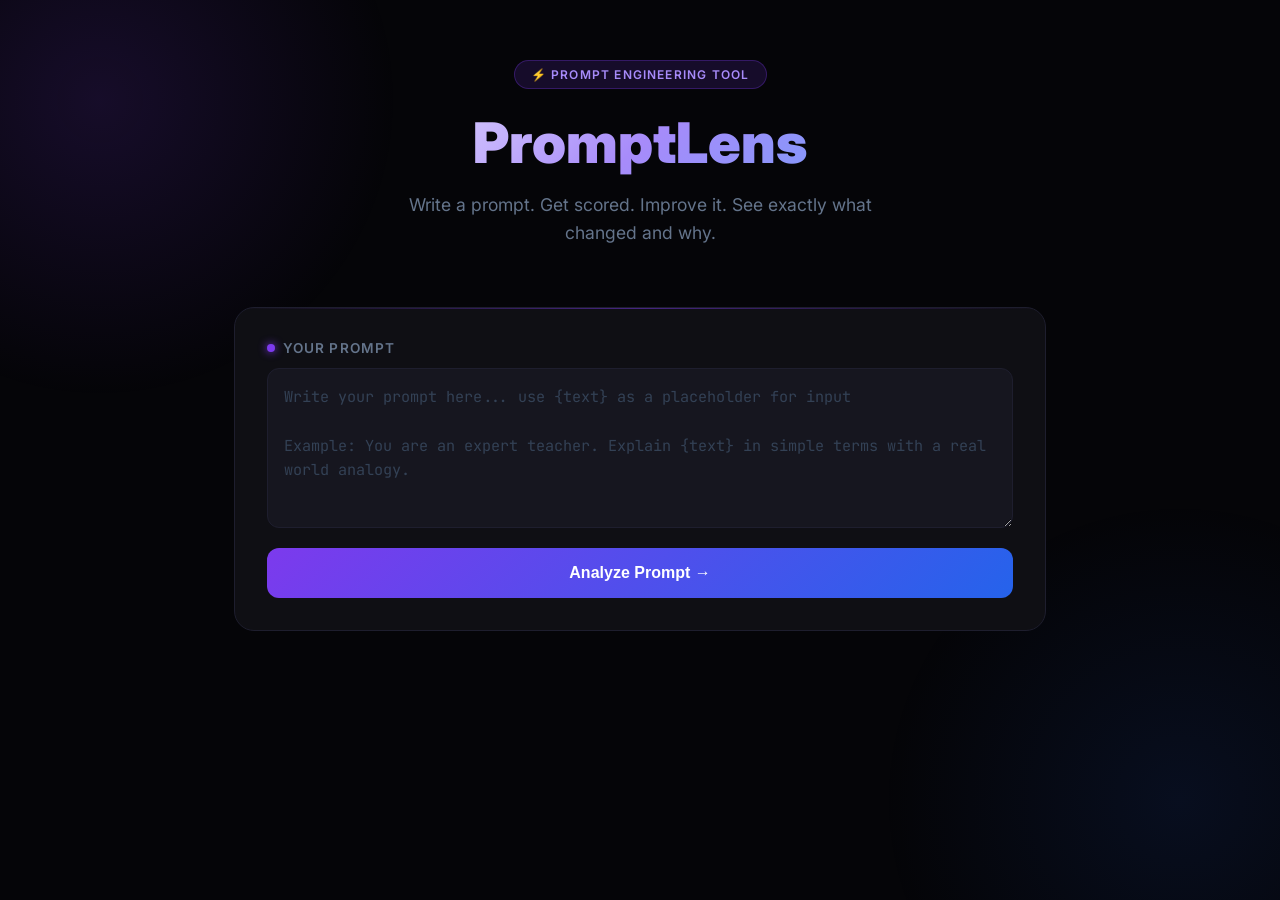
==== templates/index.html @ 0de666fb "add flask app - analyze and compare routes, frontend UI" ====
<!DOCTYPE html>
<html lang="en">
<head>
    <meta charset="UTF-8">
    <meta name="viewport" content="width=device-width, initial-scale=1.0">
    <title>PromptLens</title>
    <link rel="stylesheet" href="/static/style.css">
</head>
<body>
    <div class="container">

        <div class="header">
            <div class="badge">⚡ Prompt Engineering Tool</div>
            <h1>PromptLens</h1>
            <p>Write a prompt. Get scored. Improve it. See exactly what changed and why.</p>
        </div>

        <div class="input-card">
            <div class="input-label">
                <div class="dot"></div>
                Your Prompt
            </div>
            <textarea id="promptInput" placeholder="Write your prompt here... use {text} as a placeholder for input&#10;&#10;Example: You are an expert teacher. Explain {text} in simple terms with a real world analogy."></textarea>
            <button class="btn-primary" onclick="analyzePrompt()">
                Analyze Prompt →
            </button>
        </div>

        <div id="results"></div>

    </div>

    <script src="/static/script.js"></script>
</body>
</html>
---- static/style.css ----
@import url('https://fonts.googleapis.com/css2?family=Inter:wght@300;400;500;600;700;900&family=JetBrains+Mono:wght@400;500&display=swap');

* {
    margin: 0;
    padding: 0;
    box-sizing: border-box;
}

:root {
    --purple: #7c3aed;
    --purple-light: #a78bfa;
    --blue: #2563eb;
    --green: #10b981;
    --bg: #050508;
    --surface: #0f0f14;
    --surface-2: #16161f;
    --border: #1e1e2e;
    --text: #e2e8f0;
    --text-muted: #64748b;
}

body {
    font-family: 'Inter', sans-serif;
    background: var(--bg);
    color: var(--text);
    min-height: 100vh;
    overflow-x: hidden;
}

/* background glow effects */
body::before {
    content: '';
    position: fixed;
    top: -200px;
    left: -200px;
    width: 600px;
    height: 600px;
    background: radial-gradient(circle, rgba(124,58,237,0.15) 0%, transparent 70%);
    pointer-events: none;
    z-index: 0;
}

body::after {
    content: '';
    position: fixed;
    bottom: -200px;
    right: -200px;
    width: 600px;
    height: 600px;
    background: radial-gradient(circle, rgba(37,99,235,0.1) 0%, transparent 70%);
    pointer-events: none;
    z-index: 0;
}

.container {
    max-width: 860px;
    margin: 0 auto;
    padding: 60px 24px;
    position: relative;
    z-index: 1;
}

/* header */
.header {
    text-align: center;
    margin-bottom: 60px;
}

.badge {
    display: inline-block;
    background: rgba(124,58,237,0.15);
    border: 1px solid rgba(124,58,237,0.3);
    color: var(--purple-light);
    font-size: 0.75rem;
    font-weight: 600;
    letter-spacing: 0.1em;
    text-transform: uppercase;
    padding: 6px 16px;
    border-radius: 100px;
    margin-bottom: 24px;
}

.header h1 {
    font-size: 3.5rem;
    font-weight: 900;
    line-height: 1.1;
    margin-bottom: 16px;
    background: linear-gradient(135deg, #ffffff 0%, #a78bfa 50%, #60a5fa 100%);
    -webkit-background-clip: text;
    -webkit-text-fill-color: transparent;
    background-clip: text;
}

.header p {
    color: var(--text-muted);
    font-size: 1.1rem;
    max-width: 500px;
    margin: 0 auto;
    line-height: 1.6;
}

/* input card */
.input-card {
    background: var(--surface);
    border: 1px solid var(--border);
    border-radius: 20px;
    padding: 32px;
    margin-bottom: 24px;
    position: relative;
    overflow: hidden;
}

.input-card::before {
    content: '';
    position: absolute;
    top: 0;
    left: 0;
    right: 0;
    height: 1px;
    background: linear-gradient(90deg, transparent, rgba(124,58,237,0.5), transparent);
}

.input-label {
    display: flex;
    align-items: center;
    gap: 8px;
    font-size: 0.85rem;
    font-weight: 600;
    color: var(--text-muted);
    text-transform: uppercase;
    letter-spacing: 0.08em;
    margin-bottom: 12px;
}

.dot {
    width: 8px;
    height: 8px;
    border-radius: 50%;
    background: var(--purple);
    box-shadow: 0 0 8px var(--purple);
}

textarea {
    width: 100%;
    height: 160px;
    background: var(--surface-2);
    border: 1px solid var(--border);
    border-radius: 12px;
    padding: 16px;
    color: var(--text);
    font-size: 0.95rem;
    font-family: 'JetBrains Mono', monospace;
    resize: vertical;
    outline: none;
    transition: border-color 0.2s;
    line-height: 1.6;
}

textarea:focus {
    border-color: var(--purple);
    box-shadow: 0 0 0 3px rgba(124,58,237,0.1);
}

textarea::placeholder {
    color: #334155;
}

/* buttons */
.btn-primary {
    width: 100%;
    padding: 16px;
    margin-top: 16px;
    background: linear-gradient(135deg, var(--purple), var(--blue));
    color: white;
    border: none;
    border-radius: 12px;
    font-size: 1rem;
    font-weight: 600;
    cursor: pointer;
    transition: all 0.3s;
    position: relative;
    overflow: hidden;
}

.btn-primary::before {
    content: '';
    position: absolute;
    top: 0;
    left: -100%;
    width: 100%;
    height: 100%;
    background: linear-gradient(90deg, transparent, rgba(255,255,255,0.1), transparent);
    transition: left 0.5s;
}

.btn-primary:hover::before {
    left: 100%;
}

.btn-primary:hover {
    transform: translateY(-2px);
    box-shadow: 0 8px 25px rgba(124,58,237,0.4);
}

.btn-compare {
    width: 100%;
    padding: 16px;
    margin-top: 16px;
    background: transparent;
    color: var(--green);
    border: 1px solid var(--green);
    border-radius: 12px;
    font-size: 1rem;
    font-weight: 600;
    cursor: pointer;
    transition: all 0.3s;
}

.btn-compare:hover {
    background: rgba(16,185,129,0.1);
    box-shadow: 0 0 20px rgba(16,185,129,0.2);
    transform: translateY(-2px);
}

/* score display */
.score-card {
    background: var(--surface);
    border: 1px solid var(--border);
    border-radius: 20px;
    padding: 32px;
    margin-bottom: 16px;
    text-align: center;
    position: relative;
    overflow: hidden;
}

.score-card::before {
    content: '';
    position: absolute;
    top: 0;
    left: 0;
    right: 0;
    height: 1px;
    background: linear-gradient(90deg, transparent, rgba(124,58,237,0.5), transparent);
}

.score-label {
    font-size: 0.8rem;
    font-weight: 600;
    text-transform: uppercase;
    letter-spacing: 0.1em;
    color: var(--text-muted);
    margin-bottom: 12px;
}

.score-number {
    font-size: 5rem;
    font-weight: 900;
    line-height: 1;
    background: linear-gradient(135deg, #a78bfa, #60a5fa);
    -webkit-background-clip: text;
    -webkit-text-fill-color: transparent;
    background-clip: text;
}

.score-total {
    font-size: 1.5rem;
    color: var(--text-muted);
    font-weight: 400;
}

/* result cards */
.result-card {
    background: var(--surface);
    border: 1px solid var(--border);
    border-radius: 20px;
    padding: 28px;
    margin-bottom: 16px;
}

.result-card-header {
    display: flex;
    align-items: center;
    gap: 10px;
    margin-bottom: 16px;
}

.result-card-header h3 {
    font-size: 0.85rem;
    font-weight: 600;
    text-transform: uppercase;
    letter-spacing: 0.08em;
    color: var(--purple-light);
}

.result-card p {
    color: #94a3b8;
    line-height: 1.8;
    font-size: 0.95rem;
}

/* compare cards */
.compare-grid {
    display: grid;
    grid-template-columns: 1fr 1fr;
    gap: 16px;
    margin-bottom: 16px;
}

.compare-card {
    background: var(--surface);
    border: 1px solid var(--border);
    border-radius: 16px;
    padding: 24px;
}

.compare-card.winner {
    border-color: var(--green);
    box-shadow: 0 0 20px rgba(16,185,129,0.15);
}

.compare-card.loser {
    border-color: #ef4444;
    box-shadow: 0 0 20px rgba(239,68,68,0.1);
    opacity: 0.7;
}

.compare-tag {
    font-size: 0.75rem;
    font-weight: 700;
    text-transform: uppercase;
    letter-spacing: 0.1em;
    padding: 4px 10px;
    border-radius: 100px;
    margin-bottom: 12px;
    display: inline-block;
}

.winner .compare-tag {
    background: rgba(16,185,129,0.15);
    color: var(--green);
}

.loser .compare-tag {
    background: rgba(239,68,68,0.1);
    color: #ef4444;
}

.compare-score {
    font-size: 2.5rem;
    font-weight: 900;
    margin-bottom: 8px;
}

.winner .compare-score {
    color: var(--green);
}

.loser .compare-score {
    color: #ef4444;
}

.compare-card p {
    color: #64748b;
    font-size: 0.85rem;
    line-height: 1.6;
}

/* loading */
.loading {
    text-align: center;
    padding: 48px;
    color: var(--text-muted);
}

.loading-spinner {
    width: 40px;
    height: 40px;
    border: 3px solid var(--border);
    border-top-color: var(--purple);
    border-radius: 50%;
    animation: spin 0.8s linear infinite;
    margin: 0 auto 16px;
}

@keyframes spin {
    to { transform: rotate(360deg); }
}

.hidden {
    display: none;
}

/* responsive */
@media (max-width: 600px) {
    .header h1 { font-size: 2.5rem; }
    .compare-grid { grid-template-columns: 1fr; }
    .score-number { font-size: 4rem; }
}
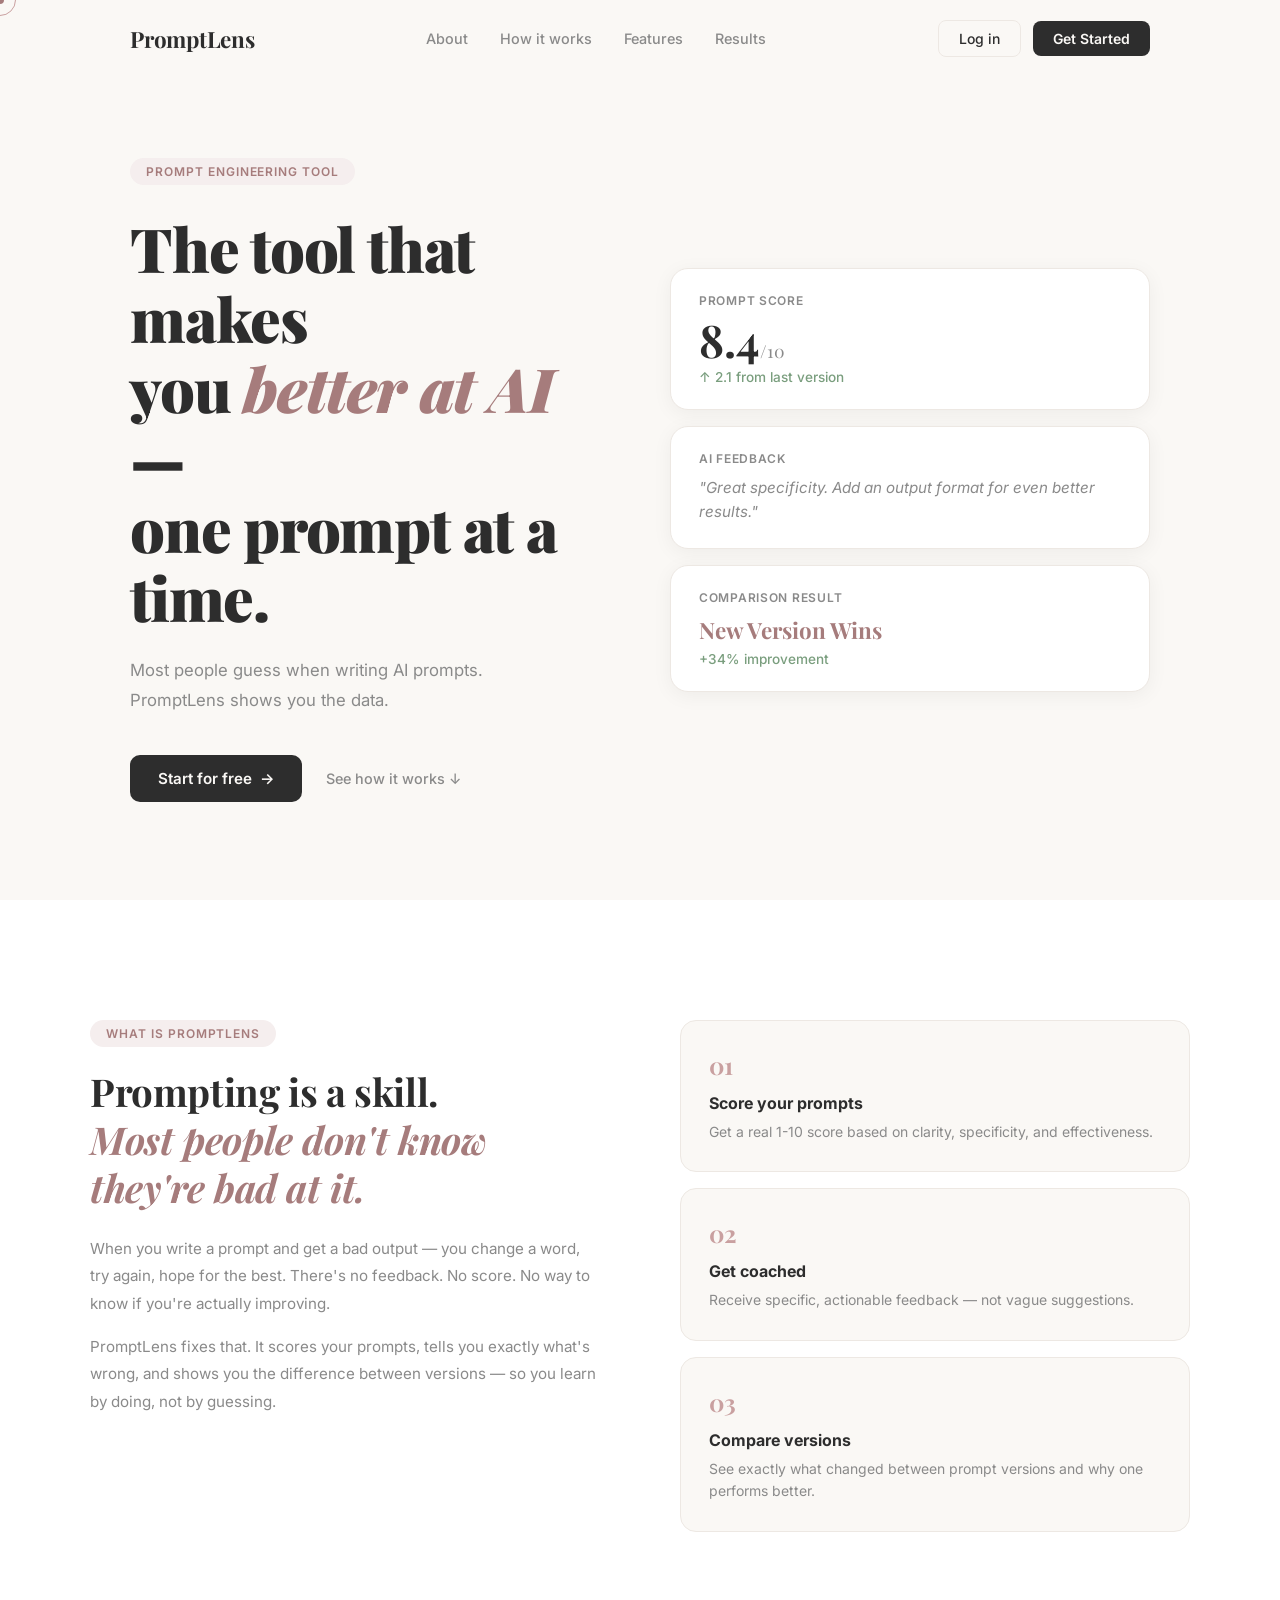
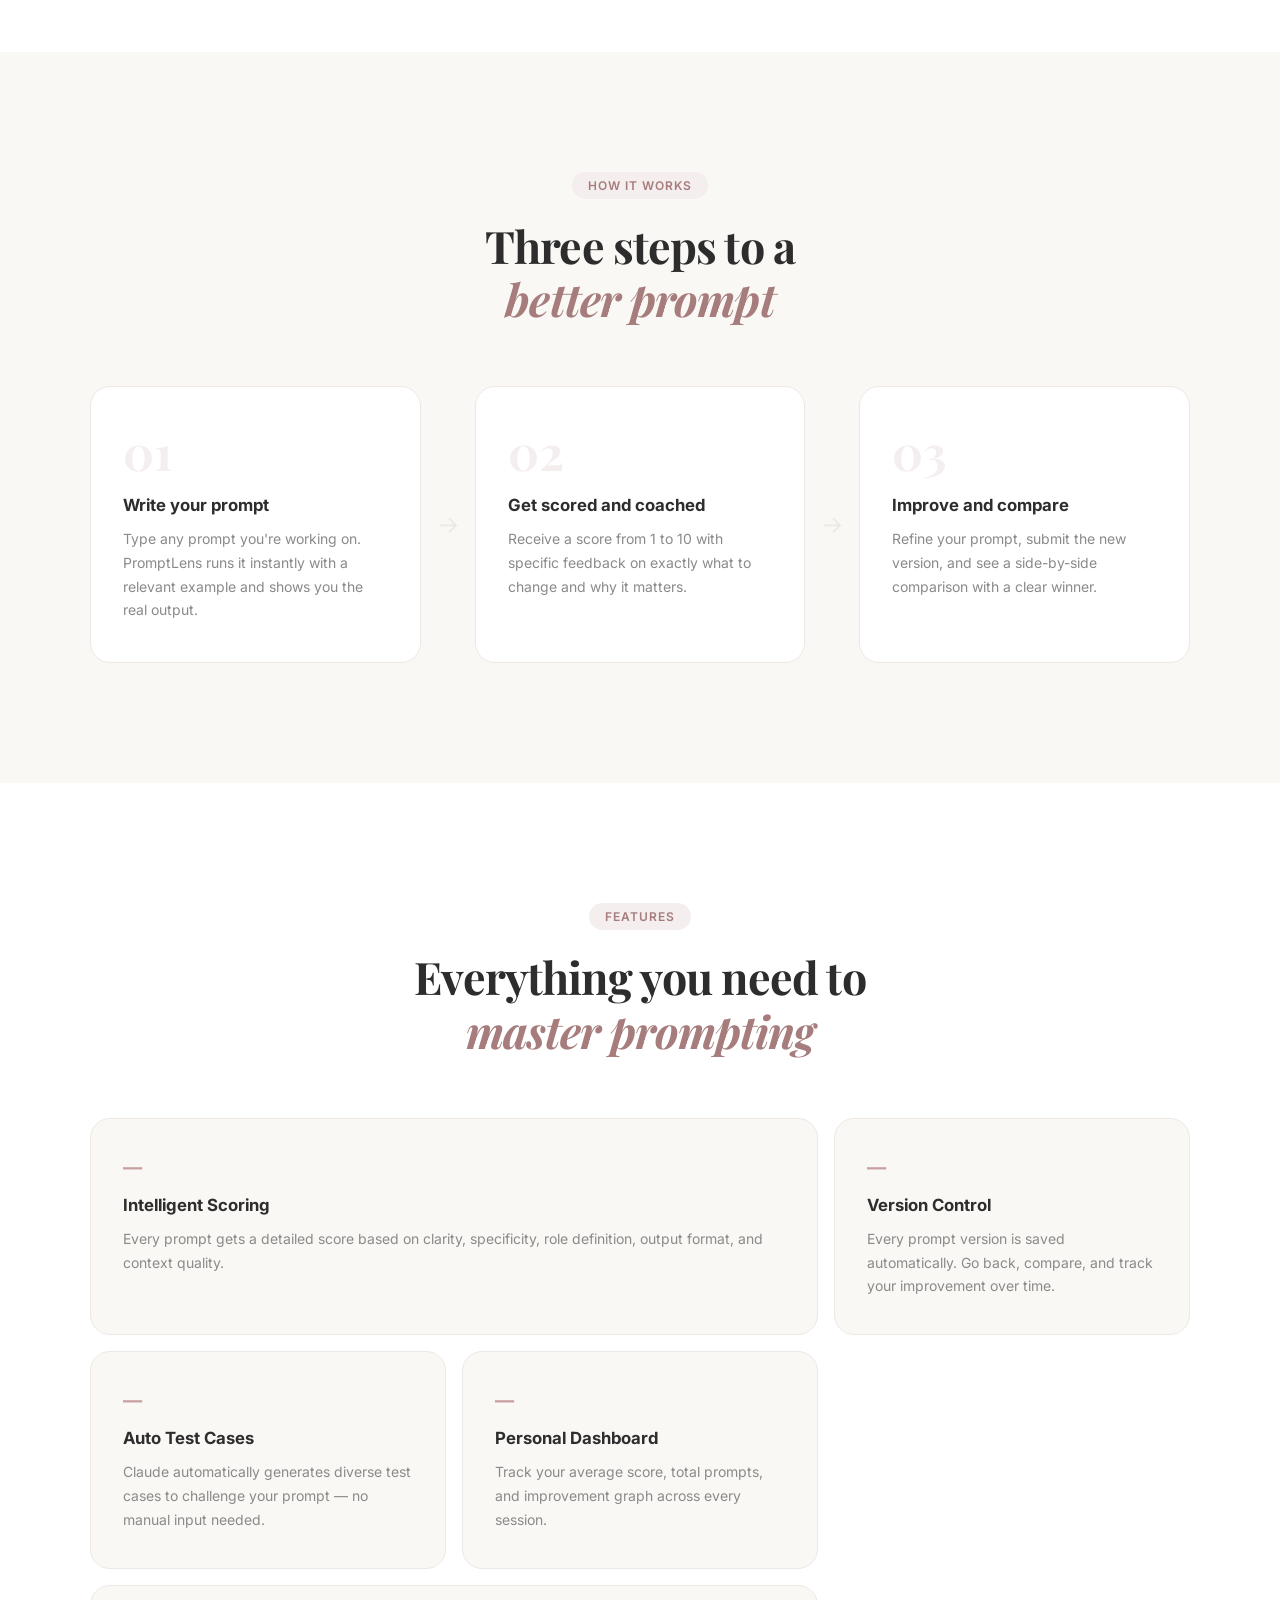
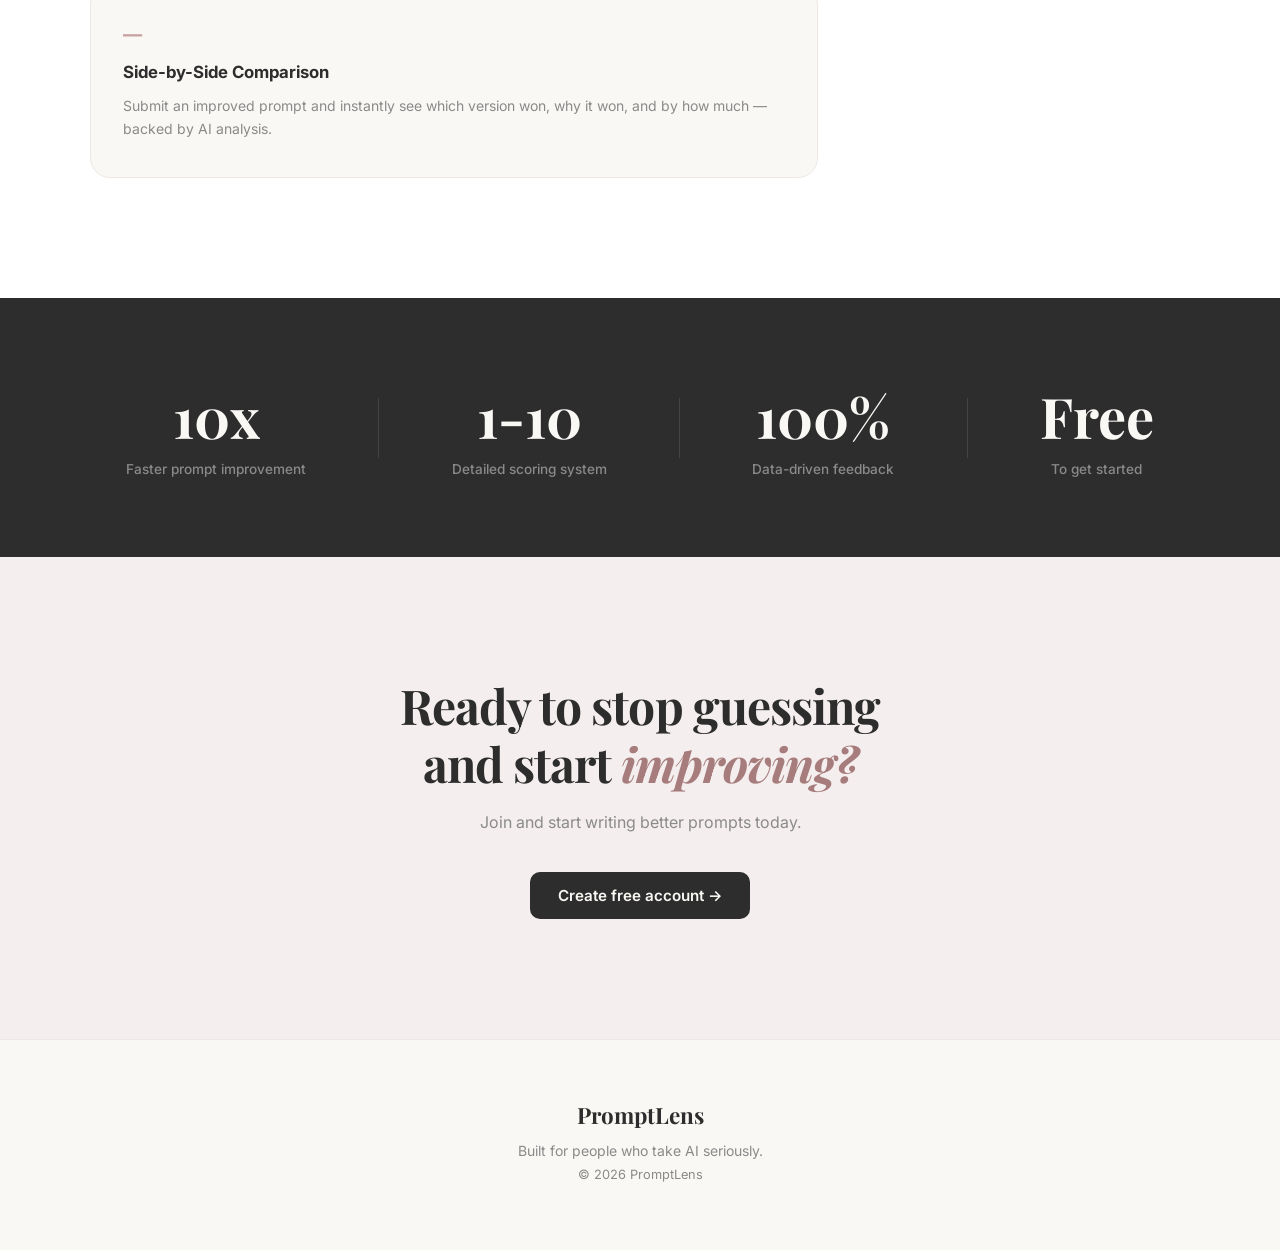
==== commit 692aaa95: "landing page complete - dusty rose theme, editorial design" ====
--- a/templates/index.html
+++ b/templates/index.html
@@ -3,32 +3,256 @@
 <head>
     <meta charset="UTF-8">
     <meta name="viewport" content="width=device-width, initial-scale=1.0">
-    <title>PromptLens</title>
+    <title>PromptLens — Get Better at AI</title>
     <link rel="stylesheet" href="/static/style.css">
+    <link href="https://fonts.googleapis.com/css2?family=Playfair+Display:ital,wght@0,400;0,700;0,900;1,400;1,700&family=Inter:wght@300;400;500;600;700&display=swap" rel="stylesheet">
 </head>
 <body>
-    <div class="container">
-
-        <div class="header">
-            <div class="badge">⚡ Prompt Engineering Tool</div>
-            <h1>PromptLens</h1>
-            <p>Write a prompt. Get scored. Improve it. See exactly what changed and why.</p>
-        </div>
-
-        <div class="input-card">
-            <div class="input-label">
-                <div class="dot"></div>
-                Your Prompt
-            </div>
-            <textarea id="promptInput" placeholder="Write your prompt here... use {text} as a placeholder for input&#10;&#10;Example: You are an expert teacher. Explain {text} in simple terms with a real world analogy."></textarea>
-            <button class="btn-primary" onclick="analyzePrompt()">
-                Analyze Prompt →
-            </button>
-        </div>
-
-        <div id="results"></div>
-
-    </div>
+
+    <!-- CUSTOM CURSOR -->
+    <div class="cursor" id="cursor"></div>
+    <div class="cursor-follower" id="cursorFollower"></div>
+
+    <!-- NAV -->
+    <nav id="navbar">
+        <div class="nav-inner">
+            <div class="nav-logo">PromptLens</div>
+            <div class="nav-links">
+                <a href="#about">About</a>
+                <a href="#how-it-works">How it works</a>
+                <a href="#features">Features</a>
+                <a href="#stats">Results</a>
+            </div>
+            <div class="nav-actions">
+                <button class="btn-nav" onclick="showSection('login')">Log in</button>
+                <button class="btn-nav-primary magnetic" onclick="showSection('signup')">Get Started</button>
+            </div>
+        </div>
+    </nav>
+
+    <!-- HERO -->
+    <section class="hero" id="home">
+        <div class="hero-content">
+            <div class="hero-tag reveal">Prompt Engineering Tool</div>
+            <h1 class="hero-title reveal">
+                The tool that makes<br>
+                you <em>better at AI</em> —<br>
+                one prompt at a time.
+            </h1>
+            <p class="hero-sub reveal">
+                Most people guess when writing AI prompts.<br>
+                PromptLens shows you the data.
+            </p>
+            <div class="hero-actions reveal">
+                <button class="btn-primary magnetic" onclick="showSection('signup')">
+                    Start for free
+                    <span class="btn-arrow">→</span>
+                </button>
+                <a href="#about" class="btn-text">See how it works ↓</a>
+            </div>
+        </div>
+
+        <div class="hero-visual reveal">
+            <div class="hero-card card-score magnetic-card">
+                <div class="hcard-label">Prompt Score</div>
+                <div class="hcard-value">8.4<span>/10</span></div>
+                <div class="hcard-change positive">↑ 2.1 from last version</div>
+            </div>
+            <div class="hero-card card-feedback magnetic-card">
+                <div class="hcard-label">AI Feedback</div>
+                <div class="hcard-text">"Great specificity. Add an output format for even better results."</div>
+            </div>
+            <div class="hero-card card-winner magnetic-card">
+                <div class="hcard-label">Comparison Result</div>
+                <div class="hcard-winner">New Version Wins</div>
+                <div class="hcard-change positive">+34% improvement</div>
+            </div>
+        </div>
+    </section>
+
+    <!-- ABOUT -->
+    <section class="about" id="about">
+        <div class="about-inner">
+            <div class="about-text reveal">
+                <div class="section-tag">What is PromptLens</div>
+                <h2>Prompting is a skill.<br><em>Most people don't know they're bad at it.</em></h2>
+                <p>When you write a prompt and get a bad output — you change a word, try again, hope for the best. There's no feedback. No score. No way to know if you're actually improving.</p>
+                <p>PromptLens fixes that. It scores your prompts, tells you exactly what's wrong, and shows you the difference between versions — so you learn by doing, not by guessing.</p>
+            </div>
+            <div class="about-cards reveal">
+                <div class="about-card hover-lift">
+                    <div class="about-card-icon">01</div>
+                    <h3>Score your prompts</h3>
+                    <p>Get a real 1-10 score based on clarity, specificity, and effectiveness.</p>
+                </div>
+                <div class="about-card hover-lift">
+                    <div class="about-card-icon">02</div>
+                    <h3>Get coached</h3>
+                    <p>Receive specific, actionable feedback — not vague suggestions.</p>
+                </div>
+                <div class="about-card hover-lift">
+                    <div class="about-card-icon">03</div>
+                    <h3>Compare versions</h3>
+                    <p>See exactly what changed between prompt versions and why one performs better.</p>
+                </div>
+            </div>
+        </div>
+    </section>
+
+    <!-- HOW IT WORKS -->
+    <section class="how-it-works" id="how-it-works">
+        <div class="section-center">
+            <div class="section-tag reveal">How it works</div>
+            <h2 class="section-title reveal">Three steps to a<br><em>better prompt</em></h2>
+        </div>
+        <div class="steps reveal">
+            <div class="step hover-lift">
+                <div class="step-num">01</div>
+                <div class="step-content">
+                    <h3>Write your prompt</h3>
+                    <p>Type any prompt you're working on. PromptLens runs it instantly with a relevant example and shows you the real output.</p>
+                </div>
+            </div>
+            <div class="step-arrow">→</div>
+            <div class="step hover-lift">
+                <div class="step-num">02</div>
+                <div class="step-content">
+                    <h3>Get scored and coached</h3>
+                    <p>Receive a score from 1 to 10 with specific feedback on exactly what to change and why it matters.</p>
+                </div>
+            </div>
+            <div class="step-arrow">→</div>
+            <div class="step hover-lift">
+                <div class="step-num">03</div>
+                <div class="step-content">
+                    <h3>Improve and compare</h3>
+                    <p>Refine your prompt, submit the new version, and see a side-by-side comparison with a clear winner.</p>
+                </div>
+            </div>
+        </div>
+    </section>
+
+    <!-- FEATURES -->
+    <section class="features" id="features">
+        <div class="section-center">
+            <div class="section-tag reveal">Features</div>
+            <h2 class="section-title reveal">Everything you need to<br><em>master prompting</em></h2>
+        </div>
+        <div class="features-grid reveal">
+            <div class="feature-card hover-lift big">
+                <div class="feature-num">—</div>
+                <h3>Intelligent Scoring</h3>
+                <p>Every prompt gets a detailed score based on clarity, specificity, role definition, output format, and context quality.</p>
+            </div>
+            <div class="feature-card hover-lift">
+                <div class="feature-num">—</div>
+                <h3>Version Control</h3>
+                <p>Every prompt version is saved automatically. Go back, compare, and track your improvement over time.</p>
+            </div>
+            <div class="feature-card hover-lift">
+                <div class="feature-num">—</div>
+                <h3>Auto Test Cases</h3>
+                <p>Claude automatically generates diverse test cases to challenge your prompt — no manual input needed.</p>
+            </div>
+            <div class="feature-card hover-lift">
+                <div class="feature-num">—</div>
+                <h3>Personal Dashboard</h3>
+                <p>Track your average score, total prompts, and improvement graph across every session.</p>
+            </div>
+            <div class="feature-card hover-lift big-2">
+                <div class="feature-num">—</div>
+                <h3>Side-by-Side Comparison</h3>
+                <p>Submit an improved prompt and instantly see which version won, why it won, and by how much — backed by AI analysis.</p>
+            </div>
+        </div>
+    </section>
+
+    <!-- STATS -->
+    <section class="stats-section" id="stats">
+        <div class="stats-inner reveal">
+            <div class="stat hover-lift">
+                <div class="stat-value">10x</div>
+                <div class="stat-label">Faster prompt improvement</div>
+            </div>
+            <div class="stat-divider"></div>
+            <div class="stat hover-lift">
+                <div class="stat-value">1-10</div>
+                <div class="stat-label">Detailed scoring system</div>
+            </div>
+            <div class="stat-divider"></div>
+            <div class="stat hover-lift">
+                <div class="stat-value">100%</div>
+                <div class="stat-label">Data-driven feedback</div>
+            </div>
+            <div class="stat-divider"></div>
+            <div class="stat hover-lift">
+                <div class="stat-value">Free</div>
+                <div class="stat-label">To get started</div>
+            </div>
+        </div>
+    </section>
+
+    <!-- CTA -->
+    <section class="cta-section reveal">
+        <h2>Ready to stop guessing<br>and start <em>improving?</em></h2>
+        <p>Join and start writing better prompts today.</p>
+        <button class="btn-primary magnetic" onclick="showSection('signup')">
+            Create free account →
+        </button>
+    </section>
+
+    <!-- AUTH -->
+    <section class="auth-section" id="auth-section" style="display:none;">
+        <div class="auth-card reveal" id="authCard">
+
+            <div id="signupForm">
+                <div class="auth-back" onclick="hideAuth()">← Back</div>
+                <h2>Create your account</h2>
+                <p class="auth-sub">Start improving your prompts today.</p>
+                <div class="form-group">
+                    <label>Full Name</label>
+                    <input type="text" id="signupName" placeholder="Your name">
+                </div>
+                <div class="form-group">
+                    <label>Email</label>
+                    <input type="email" id="signupEmail" placeholder="you@email.com">
+                </div>
+                <div class="form-group">
+                    <label>Password</label>
+                    <input type="password" id="signupPassword" placeholder="min 6 characters">
+                </div>
+                <button class="btn-primary full magnetic" onclick="handleSignup()">Create Account →</button>
+                <p class="auth-switch">Already have an account? <span onclick="showSection('login')">Log in</span></p>
+                <div id="signupMsg" class="auth-msg"></div>
+            </div>
+
+            <div id="loginForm" style="display:none;">
+                <div class="auth-back" onclick="hideAuth()">← Back</div>
+                <h2>Welcome back</h2>
+                <p class="auth-sub">Good to see you again.</p>
+                <div class="form-group">
+                    <label>Email</label>
+                    <input type="email" id="loginEmail" placeholder="you@email.com">
+                </div>
+                <div class="form-group">
+                    <label>Password</label>
+                    <input type="password" id="loginPassword" placeholder="your password">
+                </div>
+                <button class="btn-primary full magnetic" onclick="handleLogin()">Log in →</button>
+                <p class="auth-switch">Don't have an account? <span onclick="showSection('signup')">Sign up</span></p>
+                <div id="loginMsg" class="auth-msg"></div>
+            </div>
+
+        </div>
+    </section>
+
+    <footer>
+        <div class="footer-inner">
+            <div class="footer-logo">PromptLens</div>
+            <p>Built for people who take AI seriously.</p>
+            <p class="footer-copy">© 2026 PromptLens</p>
+        </div>
+    </footer>
 
     <script src="/static/script.js"></script>
 </body>
--- a/static/style.css
+++ b/static/style.css
@@ -1,399 +1,717 @@
-@import url('https://fonts.googleapis.com/css2?family=Inter:wght@300;400;500;600;700;900&family=JetBrains+Mono:wght@400;500&display=swap');
-
-* {
-    margin: 0;
-    padding: 0;
-    box-sizing: border-box;
-}
+@import url('https://fonts.googleapis.com/css2?family=Playfair+Display:ital,wght@0,400;0,700;0,900;1,400;1,700&family=Inter:wght@300;400;500;600;700&display=swap');
+
+* { margin: 0; padding: 0; box-sizing: border-box; }
 
 :root {
-    --purple: #7c3aed;
-    --purple-light: #a78bfa;
-    --blue: #2563eb;
-    --green: #10b981;
-    --bg: #050508;
-    --surface: #0f0f14;
-    --surface-2: #16161f;
-    --border: #1e1e2e;
-    --text: #e2e8f0;
-    --text-muted: #64748b;
-}
+    --rose:        #c9a0a0;
+    --rose-dark:   #a67c7c;
+    --rose-light:  #f5eeee;
+    --cream:       #faf8f5;
+    --white:       #ffffff;
+    --text:        #2d2d2d;
+    --text-muted:  #8a8a8a;
+    --border:      #ede8e3;
+    --sage:        #7a9e7e;
+    --surface:     #f5f0ec;
+}
+
+html { scroll-behavior: smooth; }
 
 body {
     font-family: 'Inter', sans-serif;
-    background: var(--bg);
+    background: var(--cream);
     color: var(--text);
+    overflow-x: hidden;
+    cursor: none;
+}
+
+em {
+    font-family: 'Playfair Display', serif;
+    font-style: italic;
+    color: var(--rose-dark);
+}
+
+/* CUSTOM CURSOR */
+.cursor {
+    width: 8px;
+    height: 8px;
+    background: var(--rose-dark);
+    border-radius: 50%;
+    position: fixed;
+    pointer-events: none;
+    z-index: 9999;
+    transition: transform 0.1s;
+    transform: translate(-50%, -50%);
+}
+
+.cursor-follower {
+    width: 32px;
+    height: 32px;
+    border: 1.5px solid var(--rose);
+    border-radius: 50%;
+    position: fixed;
+    pointer-events: none;
+    z-index: 9998;
+    transition: all 0.15s ease;
+    transform: translate(-50%, -50%);
+}
+
+body:has(.magnetic:hover) .cursor-follower {
+    width: 48px;
+    height: 48px;
+    background: rgba(201,160,160,0.1);
+}
+
+/* REVEAL ANIMATIONS */
+.reveal {
+    opacity: 0;
+    transform: translateY(30px);
+    transition: opacity 0.7s ease, transform 0.7s ease;
+}
+
+.reveal.visible {
+    opacity: 1;
+    transform: translateY(0);
+}
+
+/* HOVER EFFECTS */
+.hover-lift {
+    transition: transform 0.3s ease, box-shadow 0.3s ease;
+}
+
+.hover-lift:hover {
+    transform: translateY(-6px);
+    box-shadow: 0 16px 40px rgba(0,0,0,0.08);
+}
+
+/* NAV */
+nav {
+    position: fixed;
+    top: 0; left: 0; right: 0;
+    z-index: 100;
+    padding: 20px 0;
+    transition: all 0.3s;
+}
+
+nav.scrolled {
+    background: rgba(250,248,245,0.92);
+    backdrop-filter: blur(16px);
+    border-bottom: 1px solid var(--border);
+    padding: 14px 0;
+}
+
+.nav-inner {
+    max-width: 1100px;
+    margin: 0 auto;
+    padding: 0 40px;
+    display: flex;
+    align-items: center;
+    justify-content: space-between;
+}
+
+.nav-logo {
+    font-family: 'Playfair Display', serif;
+    font-size: 1.4rem;
+    font-weight: 700;
+    color: var(--text);
+    letter-spacing: -0.01em;
+}
+
+.nav-links {
+    display: flex;
+    gap: 32px;
+}
+
+.nav-links a {
+    text-decoration: none;
+    color: var(--text-muted);
+    font-size: 0.9rem;
+    font-weight: 500;
+    transition: color 0.2s;
+    position: relative;
+}
+
+.nav-links a::after {
+    content: '';
+    position: absolute;
+    bottom: -2px;
+    left: 0;
+    width: 0;
+    height: 1px;
+    background: var(--rose-dark);
+    transition: width 0.3s;
+}
+
+.nav-links a:hover { color: var(--text); }
+.nav-links a:hover::after { width: 100%; }
+
+.nav-actions { display: flex; gap: 12px; align-items: center; }
+
+.btn-nav {
+    background: none;
+    border: 1px solid var(--border);
+    padding: 9px 20px;
+    border-radius: 8px;
+    font-size: 0.875rem;
+    font-weight: 500;
+    cursor: none;
+    transition: all 0.2s;
+    color: var(--text);
+    font-family: 'Inter', sans-serif;
+}
+
+.btn-nav:hover { border-color: var(--rose); color: var(--rose-dark); }
+
+.btn-nav-primary {
+    background: var(--text);
+    color: var(--cream);
+    border: none;
+    padding: 9px 20px;
+    border-radius: 8px;
+    font-size: 0.875rem;
+    font-weight: 600;
+    cursor: none;
+    transition: all 0.2s;
+    font-family: 'Inter', sans-serif;
+}
+
+.btn-nav-primary:hover { background: var(--rose-dark); }
+
+/* HERO */
+.hero {
     min-height: 100vh;
-    overflow-x: hidden;
-}
-
-/* background glow effects */
-body::before {
-    content: '';
-    position: fixed;
-    top: -200px;
-    left: -200px;
-    width: 600px;
-    height: 600px;
-    background: radial-gradient(circle, rgba(124,58,237,0.15) 0%, transparent 70%);
-    pointer-events: none;
-    z-index: 0;
-}
-
-body::after {
-    content: '';
-    position: fixed;
-    bottom: -200px;
-    right: -200px;
-    width: 600px;
-    height: 600px;
-    background: radial-gradient(circle, rgba(37,99,235,0.1) 0%, transparent 70%);
-    pointer-events: none;
-    z-index: 0;
-}
-
-.container {
-    max-width: 860px;
+    display: grid;
+    grid-template-columns: 1fr 1fr;
+    align-items: center;
+    gap: 60px;
+    max-width: 1100px;
     margin: 0 auto;
-    padding: 60px 24px;
-    position: relative;
-    z-index: 1;
-}
-
-/* header */
-.header {
-    text-align: center;
-    margin-bottom: 60px;
-}
-
-.badge {
+    padding: 140px 40px 80px;
+}
+
+.hero-tag {
     display: inline-block;
-    background: rgba(124,58,237,0.15);
-    border: 1px solid rgba(124,58,237,0.3);
-    color: var(--purple-light);
+    background: var(--rose-light);
+    color: var(--rose-dark);
     font-size: 0.75rem;
     font-weight: 600;
-    letter-spacing: 0.1em;
+    letter-spacing: 0.08em;
     text-transform: uppercase;
     padding: 6px 16px;
     border-radius: 100px;
+    margin-bottom: 28px;
+}
+
+.hero-title {
+    font-family: 'Playfair Display', serif;
+    font-size: 3.8rem;
+    font-weight: 900;
+    line-height: 1.15;
+    letter-spacing: -0.02em;
     margin-bottom: 24px;
-}
-
-.header h1 {
-    font-size: 3.5rem;
-    font-weight: 900;
-    line-height: 1.1;
+    color: var(--text);
+}
+
+.hero-sub {
+    font-size: 1.05rem;
+    color: var(--text-muted);
+    line-height: 1.75;
+    margin-bottom: 40px;
+}
+
+.hero-actions {
+    display: flex;
+    gap: 24px;
+    align-items: center;
+}
+
+.btn-primary {
+    background: var(--text);
+    color: var(--cream);
+    border: none;
+    padding: 14px 28px;
+    border-radius: 10px;
+    font-size: 0.95rem;
+    font-weight: 600;
+    cursor: none;
+    transition: all 0.25s;
+    font-family: 'Inter', sans-serif;
+    display: inline-flex;
+    align-items: center;
+    gap: 8px;
+}
+
+.btn-primary:hover {
+    background: var(--rose-dark);
+    transform: translateY(-2px);
+    box-shadow: 0 8px 24px rgba(166,124,124,0.3);
+}
+
+.btn-primary.full { width: 100%; justify-content: center; }
+
+.btn-arrow { transition: transform 0.2s; }
+.btn-primary:hover .btn-arrow { transform: translateX(4px); }
+
+.btn-text {
+    color: var(--text-muted);
+    text-decoration: none;
+    font-size: 0.9rem;
+    font-weight: 500;
+    transition: color 0.2s;
+}
+
+.btn-text:hover { color: var(--text); }
+
+/* HERO CARDS */
+.hero-visual {
+    display: flex;
+    flex-direction: column;
+    gap: 16px;
+}
+
+.hero-card {
+    background: var(--white);
+    border: 1px solid var(--border);
+    border-radius: 18px;
+    padding: 24px 28px;
+    box-shadow: 0 4px 20px rgba(0,0,0,0.05);
+    transition: transform 0.3s ease, box-shadow 0.3s ease;
+}
+
+.hero-card:hover {
+    transform: translateY(-4px) scale(1.02);
+    box-shadow: 0 12px 32px rgba(0,0,0,0.08);
+}
+
+.hcard-label {
+    font-size: 0.75rem;
+    font-weight: 600;
+    text-transform: uppercase;
+    letter-spacing: 0.06em;
+    color: var(--text-muted);
+    margin-bottom: 10px;
+}
+
+.hcard-value {
+    font-family: 'Playfair Display', serif;
+    font-size: 2.8rem;
+    font-weight: 700;
+    color: var(--text);
+    line-height: 1;
+    margin-bottom: 6px;
+}
+
+.hcard-value span {
+    font-size: 1.1rem;
+    color: var(--text-muted);
+    font-weight: 400;
+}
+
+.hcard-change { font-size: 0.85rem; font-weight: 500; }
+.positive { color: var(--sage); }
+
+.hcard-text {
+    font-size: 0.95rem;
+    color: var(--text-muted);
+    line-height: 1.6;
+    font-style: italic;
+}
+
+.hcard-winner {
+    font-family: 'Playfair Display', serif;
+    font-size: 1.4rem;
+    font-weight: 700;
+    color: var(--rose-dark);
+    margin-bottom: 6px;
+}
+
+/* ABOUT */
+.about {
+    padding: 120px 40px;
+    background: var(--white);
+}
+
+.about-inner {
+    max-width: 1100px;
+    margin: 0 auto;
+    display: grid;
+    grid-template-columns: 1fr 1fr;
+    gap: 80px;
+    align-items: start;
+}
+
+.about-text .section-tag { margin-bottom: 20px; }
+
+.about-text h2 {
+    font-family: 'Playfair Display', serif;
+    font-size: 2.4rem;
+    font-weight: 700;
+    line-height: 1.25;
+    margin-bottom: 24px;
+    letter-spacing: -0.01em;
+}
+
+.about-text p {
+    color: var(--text-muted);
+    line-height: 1.8;
     margin-bottom: 16px;
-    background: linear-gradient(135deg, #ffffff 0%, #a78bfa 50%, #60a5fa 100%);
-    -webkit-background-clip: text;
-    -webkit-text-fill-color: transparent;
-    background-clip: text;
-}
-
-.header p {
-    color: var(--text-muted);
-    font-size: 1.1rem;
-    max-width: 500px;
+    font-size: 0.95rem;
+}
+
+.about-cards {
+    display: flex;
+    flex-direction: column;
+    gap: 16px;
+}
+
+.about-card {
+    background: var(--cream);
+    border: 1px solid var(--border);
+    border-radius: 16px;
+    padding: 28px;
+}
+
+.about-card-icon {
+    font-family: 'Playfair Display', serif;
+    font-size: 1.5rem;
+    color: var(--rose);
+    margin-bottom: 12px;
+    font-weight: 700;
+}
+
+.about-card h3 {
+    font-size: 1rem;
+    font-weight: 700;
+    margin-bottom: 8px;
+}
+
+.about-card p {
+    font-size: 0.875rem;
+    color: var(--text-muted);
+    line-height: 1.6;
+}
+
+/* HOW IT WORKS */
+.how-it-works {
+    padding: 120px 40px;
+    background: var(--cream);
+}
+
+.section-center {
+    max-width: 1100px;
+    margin: 0 auto 60px;
+    text-align: center;
+}
+
+.section-tag {
+    display: inline-block;
+    background: var(--rose-light);
+    color: var(--rose-dark);
+    font-size: 0.75rem;
+    font-weight: 600;
+    letter-spacing: 0.08em;
+    text-transform: uppercase;
+    padding: 6px 16px;
+    border-radius: 100px;
+    margin-bottom: 20px;
+}
+
+.section-title {
+    font-family: 'Playfair Display', serif;
+    font-size: 2.8rem;
+    font-weight: 700;
+    line-height: 1.2;
+    letter-spacing: -0.02em;
+}
+
+.steps {
+    max-width: 1100px;
     margin: 0 auto;
-    line-height: 1.6;
-}
-
-/* input card */
-.input-card {
-    background: var(--surface);
+    display: flex;
+    align-items: stretch;
+    gap: 16px;
+}
+
+.step {
+    flex: 1;
+    background: var(--white);
     border: 1px solid var(--border);
     border-radius: 20px;
-    padding: 32px;
-    margin-bottom: 24px;
-    position: relative;
-    overflow: hidden;
-}
-
-.input-card::before {
-    content: '';
-    position: absolute;
-    top: 0;
-    left: 0;
-    right: 0;
-    height: 1px;
-    background: linear-gradient(90deg, transparent, rgba(124,58,237,0.5), transparent);
-}
-
-.input-label {
+    padding: 40px 32px;
+}
+
+.step-num {
+    font-family: 'Playfair Display', serif;
+    font-size: 3rem;
+    font-weight: 700;
+    color: var(--rose-light);
+    margin-bottom: 20px;
+    line-height: 1;
+}
+
+.step h3 {
+    font-size: 1.05rem;
+    font-weight: 700;
+    margin-bottom: 12px;
+}
+
+.step p {
+    font-size: 0.875rem;
+    color: var(--text-muted);
+    line-height: 1.7;
+}
+
+.step-arrow {
+    font-size: 1.5rem;
+    color: var(--border);
+    align-self: center;
+    flex-shrink: 0;
+}
+
+/* FEATURES */
+.features {
+    padding: 120px 40px;
+    background: var(--white);
+}
+
+.features-grid {
+    max-width: 1100px;
+    margin: 0 auto;
+    display: grid;
+    grid-template-columns: repeat(3, 1fr);
+    grid-template-rows: auto auto;
+    gap: 16px;
+}
+
+.feature-card {
+    background: var(--cream);
+    border: 1px solid var(--border);
+    border-radius: 20px;
+    padding: 36px 32px;
+}
+
+.feature-card.big { grid-column: span 2; }
+.feature-card.big-2 { grid-column: span 2; }
+
+.feature-num {
+    font-size: 1.2rem;
+    color: var(--rose);
+    margin-bottom: 16px;
+    font-weight: 700;
+}
+
+.feature-card h3 {
+    font-size: 1.05rem;
+    font-weight: 700;
+    margin-bottom: 12px;
+}
+
+.feature-card p {
+    font-size: 0.875rem;
+    color: var(--text-muted);
+    line-height: 1.7;
+}
+
+/* STATS */
+.stats-section {
+    padding: 80px 40px;
+    background: var(--text);
+}
+
+.stats-inner {
+    max-width: 1100px;
+    margin: 0 auto;
     display: flex;
     align-items: center;
-    gap: 8px;
+    justify-content: space-around;
+}
+
+.stat { text-align: center; }
+
+.stat-value {
+    font-family: 'Playfair Display', serif;
+    font-size: 3.5rem;
+    font-weight: 700;
+    color: var(--cream);
+    margin-bottom: 8px;
+    transition: transform 0.3s;
+}
+
+.stat:hover .stat-value { transform: scale(1.1); }
+
+.stat-label {
     font-size: 0.85rem;
-    font-weight: 600;
-    color: var(--text-muted);
-    text-transform: uppercase;
-    letter-spacing: 0.08em;
-    margin-bottom: 12px;
-}
-
-.dot {
-    width: 8px;
-    height: 8px;
-    border-radius: 50%;
-    background: var(--purple);
-    box-shadow: 0 0 8px var(--purple);
-}
-
-textarea {
-    width: 100%;
-    height: 160px;
-    background: var(--surface-2);
-    border: 1px solid var(--border);
-    border-radius: 12px;
-    padding: 16px;
-    color: var(--text);
-    font-size: 0.95rem;
-    font-family: 'JetBrains Mono', monospace;
-    resize: vertical;
-    outline: none;
-    transition: border-color 0.2s;
-    line-height: 1.6;
-}
-
-textarea:focus {
-    border-color: var(--purple);
-    box-shadow: 0 0 0 3px rgba(124,58,237,0.1);
-}
-
-textarea::placeholder {
-    color: #334155;
-}
-
-/* buttons */
-.btn-primary {
-    width: 100%;
-    padding: 16px;
-    margin-top: 16px;
-    background: linear-gradient(135deg, var(--purple), var(--blue));
-    color: white;
-    border: none;
-    border-radius: 12px;
+    color: var(--text-muted);
+    font-weight: 500;
+}
+
+.stat-divider {
+    width: 1px;
+    height: 60px;
+    background: #444;
+}
+
+/* CTA */
+.cta-section {
+    padding: 120px 40px;
+    text-align: center;
+    background: var(--rose-light);
+}
+
+.cta-section h2 {
+    font-family: 'Playfair Display', serif;
+    font-size: 3rem;
+    font-weight: 700;
+    line-height: 1.2;
+    margin-bottom: 20px;
+    letter-spacing: -0.02em;
+}
+
+.cta-section p {
+    color: var(--text-muted);
     font-size: 1rem;
-    font-weight: 600;
-    cursor: pointer;
-    transition: all 0.3s;
-    position: relative;
-    overflow: hidden;
-}
-
-.btn-primary::before {
-    content: '';
-    position: absolute;
-    top: 0;
-    left: -100%;
-    width: 100%;
-    height: 100%;
-    background: linear-gradient(90deg, transparent, rgba(255,255,255,0.1), transparent);
-    transition: left 0.5s;
-}
-
-.btn-primary:hover::before {
-    left: 100%;
-}
-
-.btn-primary:hover {
-    transform: translateY(-2px);
-    box-shadow: 0 8px 25px rgba(124,58,237,0.4);
-}
-
-.btn-compare {
-    width: 100%;
-    padding: 16px;
-    margin-top: 16px;
-    background: transparent;
-    color: var(--green);
-    border: 1px solid var(--green);
-    border-radius: 12px;
-    font-size: 1rem;
-    font-weight: 600;
-    cursor: pointer;
-    transition: all 0.3s;
-}
-
-.btn-compare:hover {
-    background: rgba(16,185,129,0.1);
-    box-shadow: 0 0 20px rgba(16,185,129,0.2);
-    transform: translateY(-2px);
-}
-
-/* score display */
-.score-card {
-    background: var(--surface);
-    border: 1px solid var(--border);
-    border-radius: 20px;
-    padding: 32px;
-    margin-bottom: 16px;
-    text-align: center;
-    position: relative;
-    overflow: hidden;
-}
-
-.score-card::before {
-    content: '';
-    position: absolute;
-    top: 0;
-    left: 0;
-    right: 0;
-    height: 1px;
-    background: linear-gradient(90deg, transparent, rgba(124,58,237,0.5), transparent);
-}
-
-.score-label {
-    font-size: 0.8rem;
-    font-weight: 600;
-    text-transform: uppercase;
-    letter-spacing: 0.1em;
-    color: var(--text-muted);
-    margin-bottom: 12px;
-}
-
-.score-number {
-    font-size: 5rem;
-    font-weight: 900;
-    line-height: 1;
-    background: linear-gradient(135deg, #a78bfa, #60a5fa);
-    -webkit-background-clip: text;
-    -webkit-text-fill-color: transparent;
-    background-clip: text;
-}
-
-.score-total {
-    font-size: 1.5rem;
-    color: var(--text-muted);
-    font-weight: 400;
-}
-
-/* result cards */
-.result-card {
-    background: var(--surface);
-    border: 1px solid var(--border);
-    border-radius: 20px;
-    padding: 28px;
-    margin-bottom: 16px;
-}
-
-.result-card-header {
+    margin-bottom: 40px;
+}
+
+/* AUTH */
+.auth-section {
+    position: fixed;
+    inset: 0;
+    background: rgba(45,45,45,0.5);
+    backdrop-filter: blur(8px);
+    z-index: 200;
     display: flex;
     align-items: center;
-    gap: 10px;
-    margin-bottom: 16px;
-}
-
-.result-card-header h3 {
+    justify-content: center;
+    padding: 24px;
+}
+
+.auth-card {
+    background: var(--white);
+    border-radius: 24px;
+    padding: 48px;
+    width: 100%;
+    max-width: 420px;
+    box-shadow: 0 24px 60px rgba(0,0,0,0.12);
+}
+
+.auth-back {
     font-size: 0.85rem;
+    color: var(--text-muted);
+    cursor: none;
+    margin-bottom: 28px;
+    display: inline-block;
+    transition: color 0.2s;
+}
+
+.auth-back:hover { color: var(--text); }
+
+.auth-card h2 {
+    font-family: 'Playfair Display', serif;
+    font-size: 2rem;
+    font-weight: 700;
+    margin-bottom: 8px;
+    letter-spacing: -0.01em;
+}
+
+.auth-sub {
+    color: var(--text-muted);
+    margin-bottom: 32px;
+    font-size: 0.925rem;
+}
+
+.form-group { margin-bottom: 20px; }
+
+.form-group label {
+    display: block;
+    font-size: 0.825rem;
     font-weight: 600;
-    text-transform: uppercase;
-    letter-spacing: 0.08em;
-    color: var(--purple-light);
-}
-
-.result-card p {
-    color: #94a3b8;
-    line-height: 1.8;
-    font-size: 0.95rem;
-}
-
-/* compare cards */
-.compare-grid {
-    display: grid;
-    grid-template-columns: 1fr 1fr;
-    gap: 16px;
-    margin-bottom: 16px;
-}
-
-.compare-card {
-    background: var(--surface);
+    margin-bottom: 8px;
+    color: var(--text);
+    letter-spacing: 0.02em;
+}
+
+.form-group input {
+    width: 100%;
+    padding: 12px 16px;
     border: 1px solid var(--border);
-    border-radius: 16px;
-    padding: 24px;
-}
-
-.compare-card.winner {
-    border-color: var(--green);
-    box-shadow: 0 0 20px rgba(16,185,129,0.15);
-}
-
-.compare-card.loser {
-    border-color: #ef4444;
-    box-shadow: 0 0 20px rgba(239,68,68,0.1);
-    opacity: 0.7;
-}
-
-.compare-tag {
-    font-size: 0.75rem;
-    font-weight: 700;
-    text-transform: uppercase;
-    letter-spacing: 0.1em;
-    padding: 4px 10px;
-    border-radius: 100px;
+    border-radius: 10px;
+    font-size: 0.925rem;
+    font-family: 'Inter', sans-serif;
+    outline: none;
+    transition: border-color 0.2s, box-shadow 0.2s;
+    background: var(--cream);
+    color: var(--text);
+}
+
+.form-group input:focus {
+    border-color: var(--rose);
+    box-shadow: 0 0 0 3px rgba(201,160,160,0.15);
+}
+
+.auth-switch {
+    text-align: center;
+    margin-top: 20px;
+    font-size: 0.875rem;
+    color: var(--text-muted);
+}
+
+.auth-switch span {
+    color: var(--rose-dark);
+    font-weight: 600;
+    cursor: none;
+    text-decoration: underline;
+}
+
+.auth-msg {
+    margin-top: 12px;
+    font-size: 0.875rem;
+    text-align: center;
+    min-height: 20px;
+}
+
+.auth-msg.error { color: #c0392b; }
+.auth-msg.success { color: var(--sage); }
+
+/* FOOTER */
+footer {
+    padding: 60px 40px;
+    border-top: 1px solid var(--border);
+    background: var(--cream);
+}
+
+.footer-inner {
+    max-width: 1100px;
+    margin: 0 auto;
+    text-align: center;
+}
+
+.footer-logo {
+    font-family: 'Playfair Display', serif;
+    font-size: 1.4rem;
+    font-weight: 700;
     margin-bottom: 12px;
-    display: inline-block;
-}
-
-.winner .compare-tag {
-    background: rgba(16,185,129,0.15);
-    color: var(--green);
-}
-
-.loser .compare-tag {
-    background: rgba(239,68,68,0.1);
-    color: #ef4444;
-}
-
-.compare-score {
-    font-size: 2.5rem;
-    font-weight: 900;
+}
+
+footer p {
+    color: var(--text-muted);
+    font-size: 0.875rem;
     margin-bottom: 8px;
 }
 
-.winner .compare-score {
-    color: var(--green);
-}
-
-.loser .compare-score {
-    color: #ef4444;
-}
-
-.compare-card p {
-    color: #64748b;
-    font-size: 0.85rem;
-    line-height: 1.6;
-}
-
-/* loading */
-.loading {
-    text-align: center;
-    padding: 48px;
-    color: var(--text-muted);
-}
-
-.loading-spinner {
-    width: 40px;
-    height: 40px;
-    border: 3px solid var(--border);
-    border-top-color: var(--purple);
-    border-radius: 50%;
-    animation: spin 0.8s linear infinite;
-    margin: 0 auto 16px;
-}
-
-@keyframes spin {
-    to { transform: rotate(360deg); }
-}
-
-.hidden {
-    display: none;
-}
-
-/* responsive */
-@media (max-width: 600px) {
-    .header h1 { font-size: 2.5rem; }
-    .compare-grid { grid-template-columns: 1fr; }
-    .score-number { font-size: 4rem; }
+.footer-copy { font-size: 0.8rem !important; }
+
+/* RESPONSIVE */
+@media (max-width: 768px) {
+    .hero { grid-template-columns: 1fr; padding-top: 100px; }
+    .hero-title { font-size: 2.8rem; }
+    .about-inner { grid-template-columns: 1fr; gap: 40px; }
+    .steps { flex-direction: column; }
+    .step-arrow { transform: rotate(90deg); align-self: center; }
+    .features-grid { grid-template-columns: 1fr; }
+    .feature-card.big, .feature-card.big-2 { grid-column: span 1; }
+    .stats-inner { flex-wrap: wrap; gap: 40px; }
+    .stat-divider { display: none; }
+    .nav-links { display: none; }
+    .hero-visual { display: none; }
 }
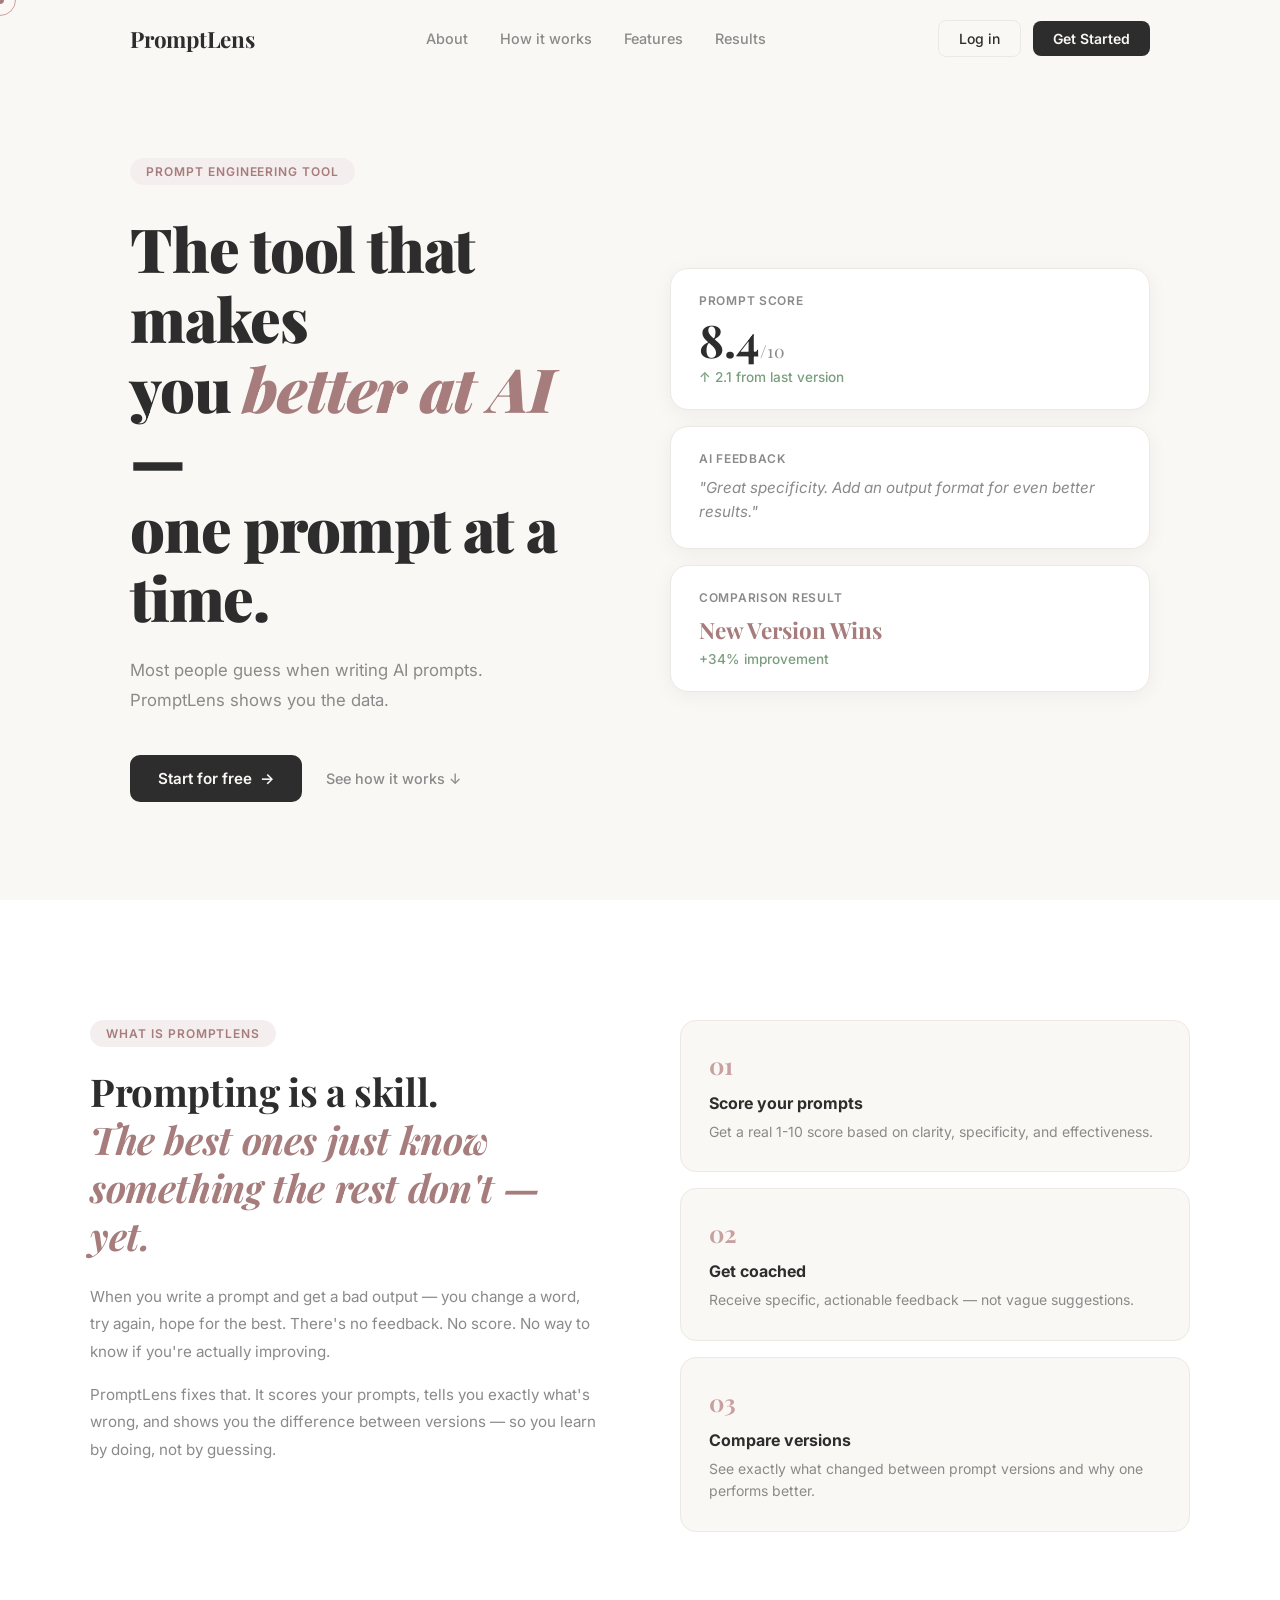
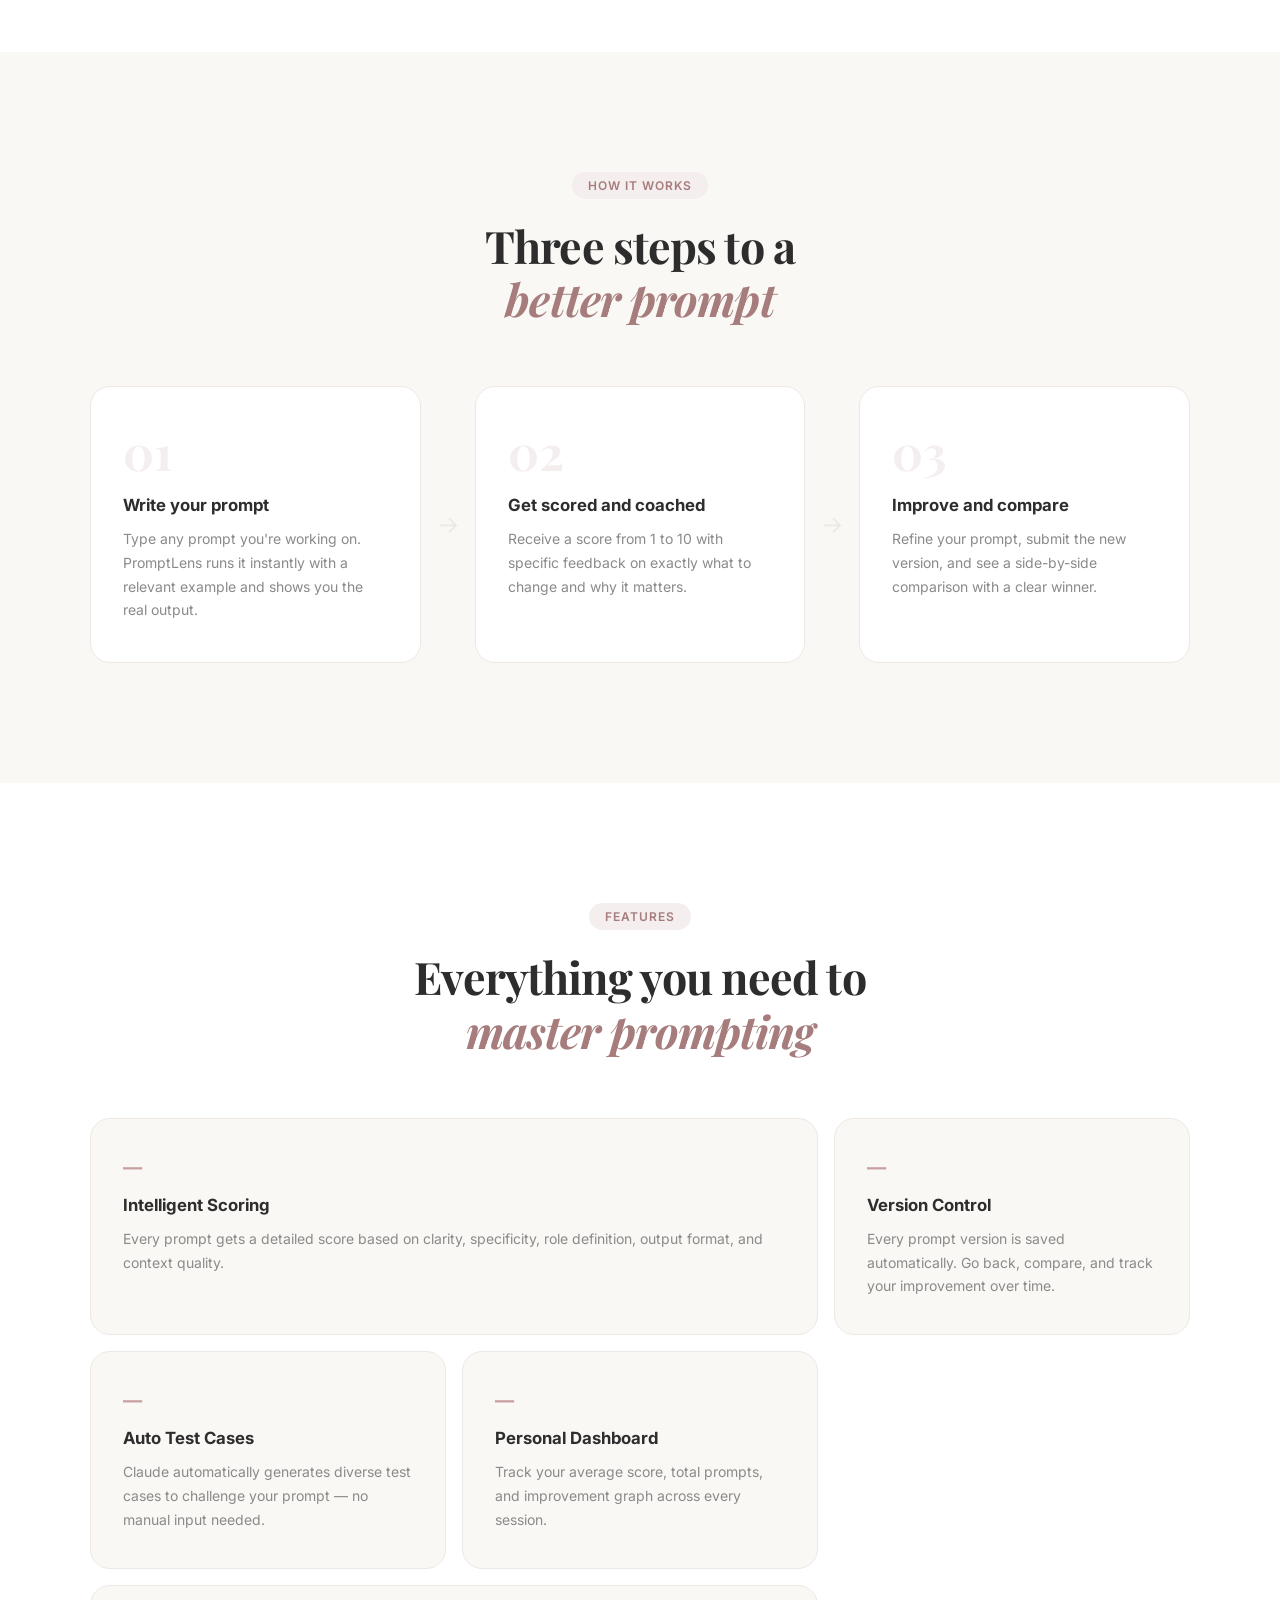
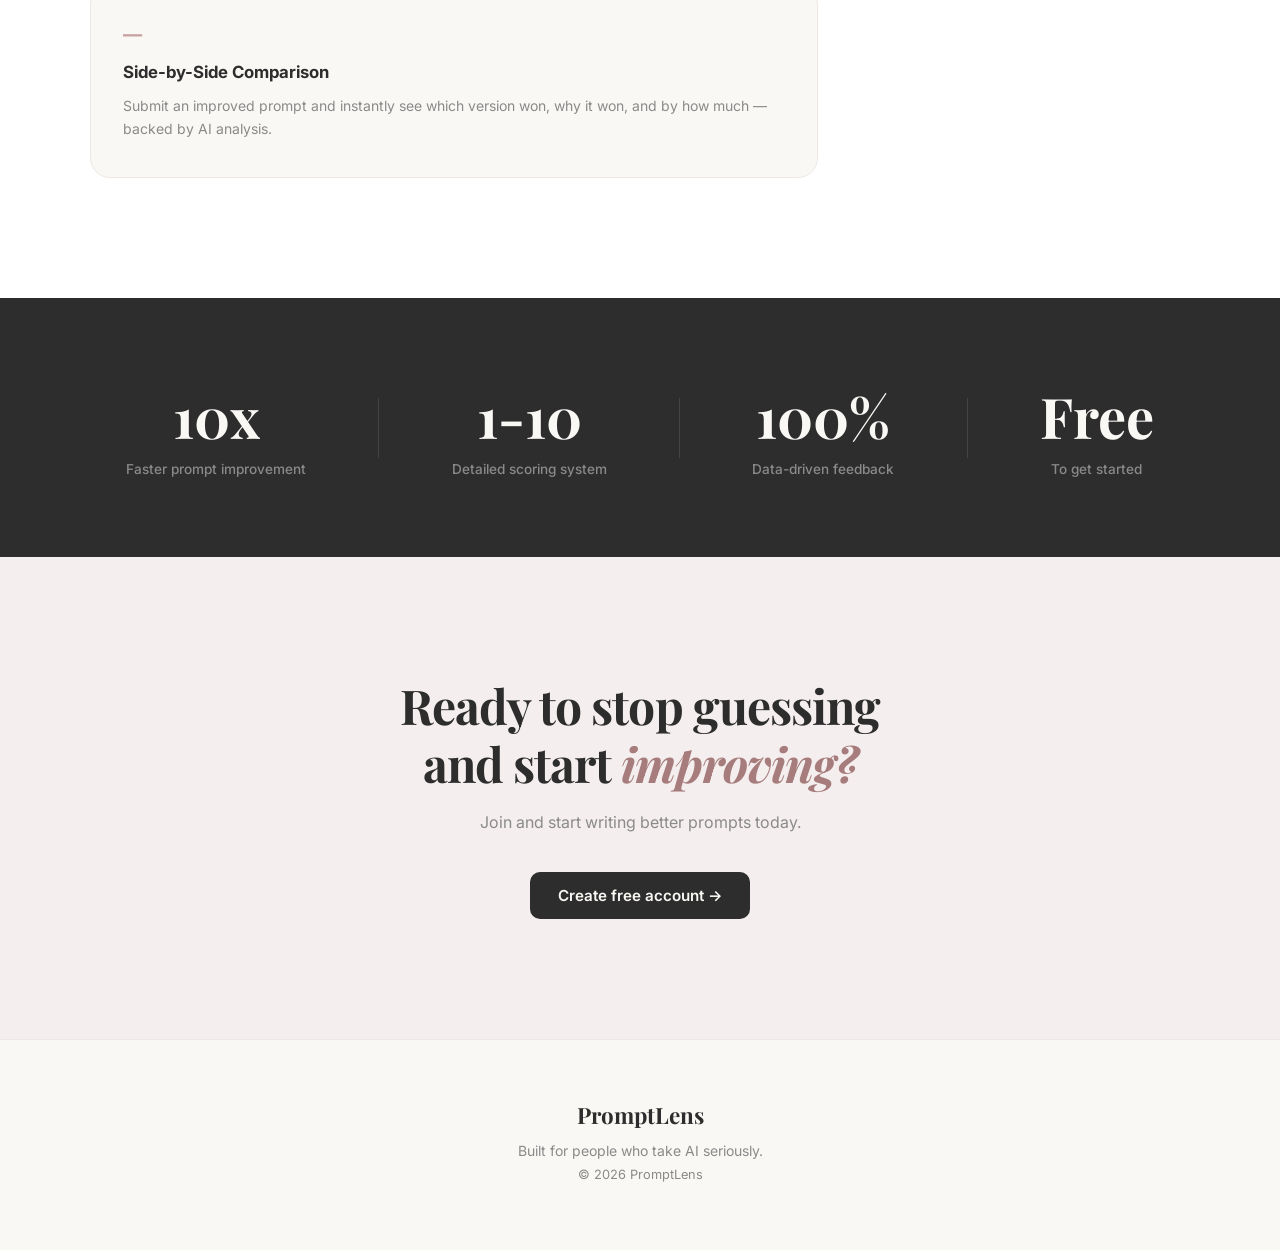
==== commit 7342e8ac: "update about section copy - more empowering tone" ====
--- a/templates/index.html
+++ b/templates/index.html
@@ -75,8 +75,7 @@
         <div class="about-inner">
             <div class="about-text reveal">
                 <div class="section-tag">What is PromptLens</div>
-                <h2>Prompting is a skill.<br><em>Most people don't know they're bad at it.</em></h2>
-                <p>When you write a prompt and get a bad output — you change a word, try again, hope for the best. There's no feedback. No score. No way to know if you're actually improving.</p>
+                <h2>Prompting is a skill.<br><em>The best ones just know something the rest don't — yet.</em></h2>                <p>When you write a prompt and get a bad output — you change a word, try again, hope for the best. There's no feedback. No score. No way to know if you're actually improving.</p>
                 <p>PromptLens fixes that. It scores your prompts, tells you exactly what's wrong, and shows you the difference between versions — so you learn by doing, not by guessing.</p>
             </div>
             <div class="about-cards reveal">
--- a/static/style.css
+++ b/static/style.css
@@ -11,7 +11,6 @@
     --text:        #2d2d2d;
     --text-muted:  #8a8a8a;
     --border:      #ede8e3;
-    --sage:        #7a9e7e;
     --surface:     #f5f0ec;
 }
 
@@ -56,22 +55,11 @@
     transform: translate(-50%, -50%);
 }
 
-body:has(.magnetic:hover) .cursor-follower {
-    width: 48px;
-    height: 48px;
-    background: rgba(201,160,160,0.1);
-}
-
 /* REVEAL ANIMATIONS */
 .reveal {
-    opacity: 0;
-    transform: translateY(30px);
-    transition: opacity 0.7s ease, transform 0.7s ease;
-}
-
-.reveal.visible {
     opacity: 1;
     transform: translateY(0);
+    transition: opacity 0.7s ease, transform 0.7s ease;
 }
 
 /* HOVER EFFECTS */
@@ -308,7 +296,7 @@
 }
 
 .hcard-change { font-size: 0.85rem; font-weight: 500; }
-.positive { color: var(--sage); }
+.positive { color: #7a9e7e; }
 
 .hcard-text {
     font-size: 0.95rem;
@@ -479,7 +467,6 @@
     margin: 0 auto;
     display: grid;
     grid-template-columns: repeat(3, 1fr);
-    grid-template-rows: auto auto;
     gap: 16px;
 }
 
@@ -671,7 +658,7 @@
 }
 
 .auth-msg.error { color: #c0392b; }
-.auth-msg.success { color: var(--sage); }
+.auth-msg.success { color: #7a9e7e; }
 
 /* FOOTER */
 footer {
